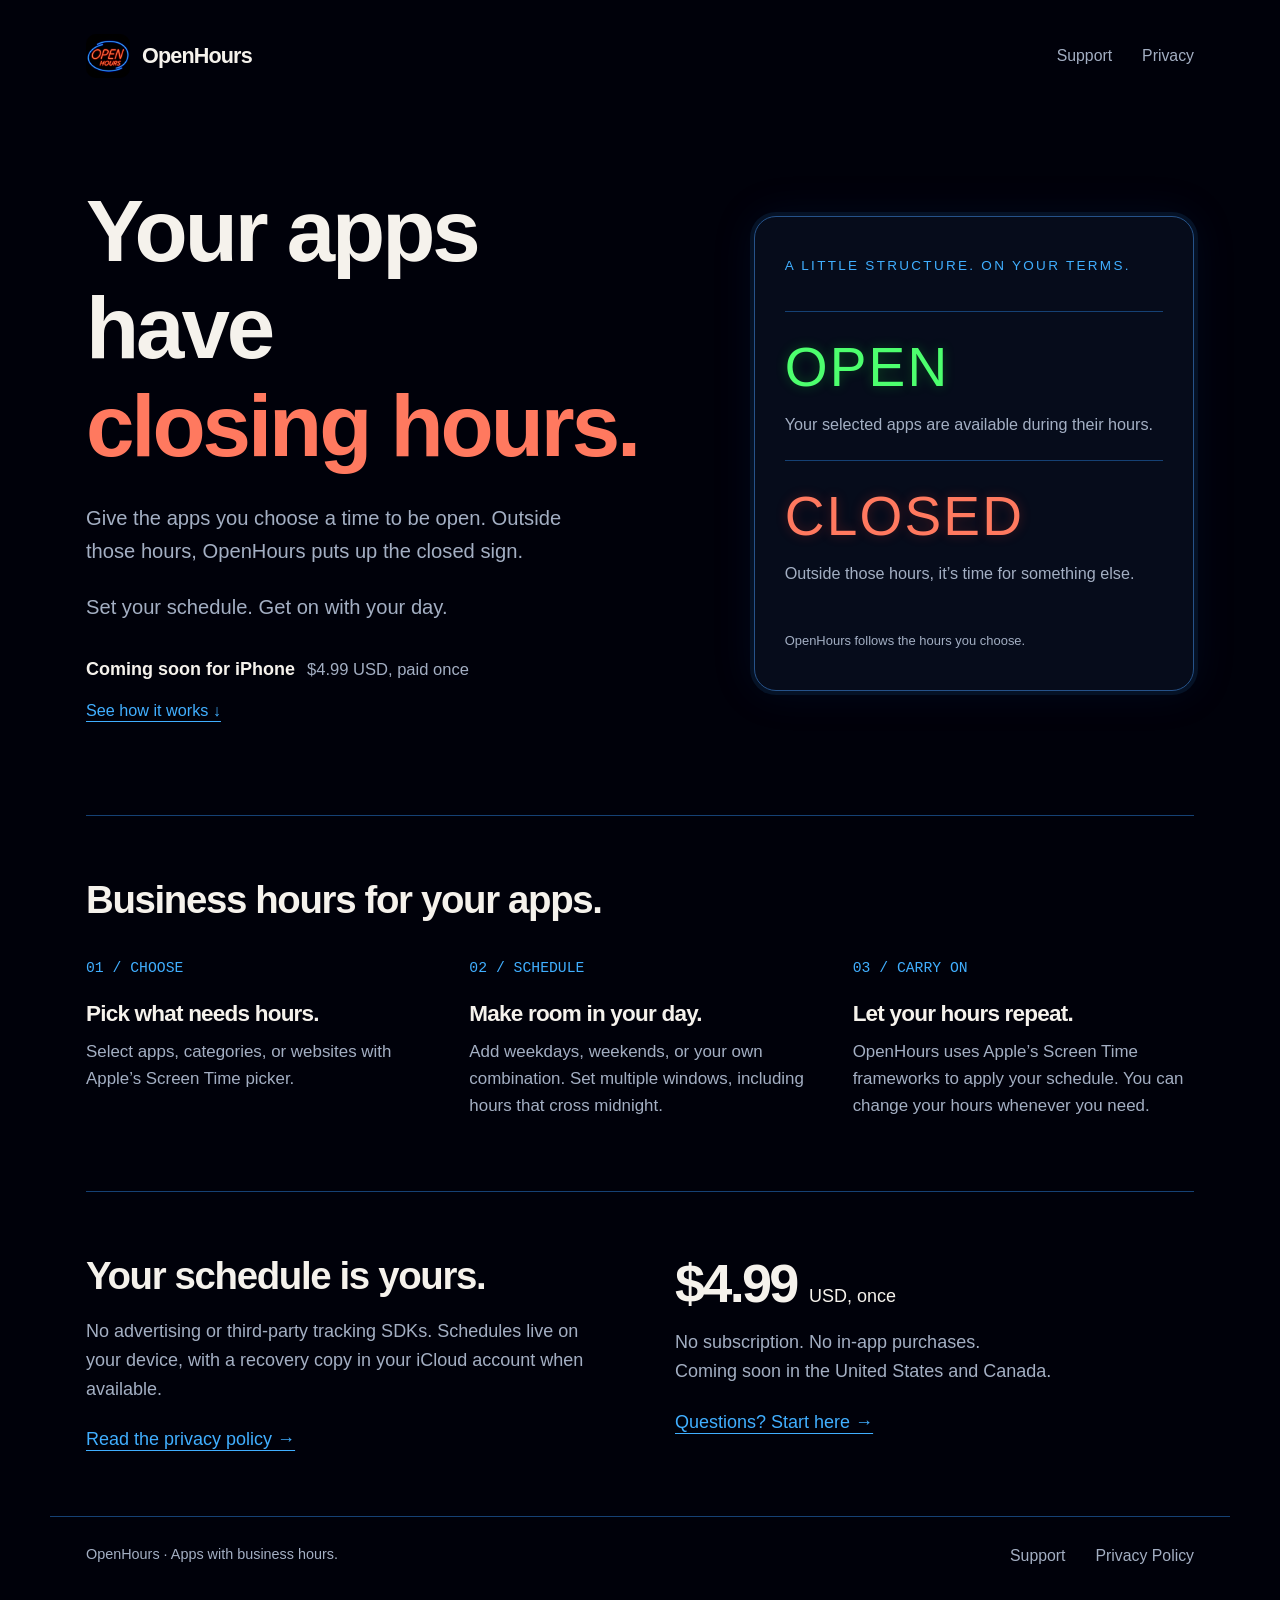
==== public/index.html @ d9038238 "Build OpenHours launch website and privacy support pages" ====
<!doctype html>
<html lang="en"><head><meta charset="utf-8"><meta name="viewport" content="width=device-width,initial-scale=1"><meta name="description" content="Give your apps business hours. OpenHours for iPhone makes your selected apps available on your schedule. Coming soon. $4.99 USD, paid once."><meta name="theme-color" content="#00010a"><title>OpenHours — Give your apps business hours</title><link rel="icon" href="assets/app-icon.png"><link rel="stylesheet" href="assets/site.css"></head>
<body><a class="skip" href="#main">Skip to content</a><header><a class="brand" href="./" aria-label="OpenHours home"><img src="assets/app-icon.png" alt="" width="44" height="44">OpenHours</a><nav aria-label="Main navigation"><a href="support/">Support</a><a href="privacy/">Privacy</a></nav></header>
<main id="main"><section class="hero" aria-labelledby="hero-title"><div><h1 id="hero-title">Your apps have<br><span>closing hours.</span></h1><p>Give the apps you choose a time to be open. Outside those hours, OpenHours puts up the closed sign.</p><p>Set your schedule. Get on with your day.</p><div class="availability"><strong>Coming soon for iPhone</strong><span>$4.99 USD, paid once</span></div><a class="text-link" href="#how-it-works">See how it works ↓</a></div><figure class="hours-sign"><p class="sign-title">A little structure. On your terms.</p><div class="sign-row"><strong class="open">OPEN</strong><p>Your selected apps are available during their hours.</p></div><div class="sign-row"><strong class="closed">CLOSED</strong><p>Outside those hours, it’s time for something else.</p></div><figcaption>OpenHours follows the hours you choose.</figcaption></figure></section>
<section class="how" id="how-it-works"><h2>Business hours for your apps.</h2><div class="steps"><article><span class="step-number">01 / CHOOSE</span><h3>Pick what needs hours.</h3><p>Select apps, categories, or websites with Apple’s Screen Time picker.</p></article><article><span class="step-number">02 / SCHEDULE</span><h3>Make room in your day.</h3><p>Add weekdays, weekends, or your own combination. Set multiple windows, including hours that cross midnight.</p></article><article><span class="step-number">03 / CARRY ON</span><h3>Let your hours repeat.</h3><p>OpenHours uses Apple’s Screen Time frameworks to apply your schedule. You can change your hours whenever you need.</p></article></div></section>
<section class="promise"><div><h2>Your schedule is yours.</h2><p>No advertising or third-party tracking SDKs. Schedules live on your device, with a recovery copy in your iCloud account when available.</p><a href="privacy/">Read the privacy policy →</a></div><div><strong class="price">$4.99 <small>USD, once</small></strong><p>No subscription. No in-app purchases.<br>Coming soon in the United States and Canada.</p><a href="support/">Questions? Start here →</a></div></section></main>
<footer><span>OpenHours · Apps with business hours.</span><nav aria-label="Footer navigation"><a href="support/">Support</a><a href="privacy/">Privacy Policy</a></nav></footer></body></html>
---- public/assets/site.css ----
:root{color-scheme:dark;--bg:#00010a;--surface:#060c1b;--text:#f5f2ec;--muted:#a3afc3;--blue:#40afff;--rule:#154174;--green:#4dff6e;--coral:#ff795f;font-family:-apple-system,BlinkMacSystemFont,"Segoe UI",sans-serif;font-size:18px;line-height:1.6;background:var(--bg);color:var(--text)}*{box-sizing:border-box}body{margin:0}a{color:var(--blue);text-underline-offset:5px}a:hover{color:var(--text)}a:focus-visible{outline:3px solid var(--blue);outline-offset:6px;border-radius:2px}p{margin:0 0 1.2em}h1,h2,h3{line-height:1.12;letter-spacing:-.035em}h1{font-size:clamp(2.7rem,6.8vw,5rem);margin:0 0 28px;font-weight:650}h2{font-size:clamp(1.7rem,3vw,2.4rem);margin:0 0 20px}h3{font-size:1.25rem;margin:0 0 12px}header,main,footer{max-width:1180px;margin:auto;padding-inline:36px}header{min-height:112px;display:flex;align-items:center;justify-content:space-between;gap:24px}.brand{display:inline-flex;align-items:center;gap:12px;color:var(--text);text-decoration:none;font-size:1.2rem;font-weight:600;letter-spacing:-.04em}.brand img{width:44px;height:44px;border-radius:10px}nav{display:flex;gap:30px;align-items:center;font-size:.88rem}nav a{color:var(--muted);text-decoration:none}nav a[aria-current=page]{color:var(--text)}.hero{display:grid;grid-template-columns:1.15fr .85fr;gap:72px;align-items:center;padding:70px 0 90px}.hero p{max-width:520px;font-size:1.12rem;color:var(--muted)}.hero h1 span{color:var(--coral)}.availability{display:flex;gap:12px;flex-wrap:wrap;align-items:center;margin-top:32px}.availability strong{color:var(--text);font-size:1rem}.availability span{color:var(--muted);font-size:.92rem}.text-link{display:inline-block;margin-top:14px;font-size:.9rem}.hours-sign{margin:0;padding:38px 30px;border:1px solid #265289;border-radius:22px;box-shadow:0 0 0 4px #051226,0 0 42px #06336f30;background:var(--surface)}.hero .sign-title{margin:0 0 34px;color:var(--blue);font-size:.75rem;letter-spacing:.17em;text-transform:uppercase}.sign-row{padding:22px 0;border-top:1px solid var(--rule)}.sign-row strong{display:block;font-size:clamp(2.6rem,4.3vw,3.5rem);font-weight:400;letter-spacing:.04em;line-height:1.2}.sign-row p{font-size:.9rem;margin:12px 0 0;color:var(--muted)}.open{color:var(--green);text-shadow:0 0 12px #16ff3340}.closed{color:var(--coral);text-shadow:0 0 12px #ff372640}figcaption{font-size:.72rem;color:var(--muted);padding-top:22px}.how{border-top:1px solid var(--rule);padding:62px 0 72px}.steps{display:grid;grid-template-columns:repeat(3,1fr);gap:42px;margin-top:36px}.step-number{font-family:ui-monospace,monospace;color:var(--blue);font-size:.82rem;display:block;margin-bottom:20px}.steps p{color:var(--muted);font-size:.94rem;margin:0}.promise{display:grid;grid-template-columns:1fr 1fr;gap:70px;border-top:1px solid var(--rule);padding:62px 0}.promise p{color:var(--muted)}.price{color:var(--text);font-size:3rem;letter-spacing:-.05em;line-height:1.1;display:block;margin-bottom:15px}.price small{font-size:1rem;letter-spacing:0;font-weight:400}.document{max-width:790px;padding-top:64px;padding-bottom:80px}.document h1{font-size:clamp(2.8rem,6vw,4.3rem)}.document .intro{font-size:1.15rem;color:var(--muted);margin-bottom:48px}.document section{margin-top:40px}.document h2{font-size:1.4rem}.document p,.document li{color:var(--muted)}.document ul{padding-left:24px}.updated{font-size:.8rem;color:var(--muted);margin-top:44px}details{border-top:1px solid var(--rule);padding:22px 0}details:last-of-type{border-bottom:1px solid var(--rule)}summary{cursor:pointer;font-weight:600;color:var(--text);padding-right:16px}details p{padding-top:18px;margin-bottom:0}footer{border-top:1px solid var(--rule);padding-block:26px 38px;display:flex;justify-content:space-between;gap:24px;font-size:.8rem;color:var(--muted)}footer a{color:var(--muted)}.skip{position:absolute;left:16px;top:-100px;background:var(--bg);padding:12px;z-index:10}.skip:focus{top:12px}@media(max-width:760px){header,main,footer{padding-inline:24px}header{min-height:92px}.brand{font-size:1.08rem}.brand img{width:36px;height:36px}nav{gap:18px;font-size:.82rem}.hero{grid-template-columns:1fr;padding:42px 0 60px;gap:42px}.hero h1{max-width:580px}.hero p{font-size:1.05rem}.hours-sign{max-width:480px;width:100%}.steps,.promise{grid-template-columns:1fr;gap:34px}.how,.promise{padding:44px 0}.steps{margin-top:28px}.step-number{margin-bottom:10px}.document{padding-top:40px;padding-bottom:56px}footer{flex-wrap:wrap}.document .intro{margin-bottom:34px}}@media(prefers-reduced-motion:no-preference){a{transition:color .15s ease}}
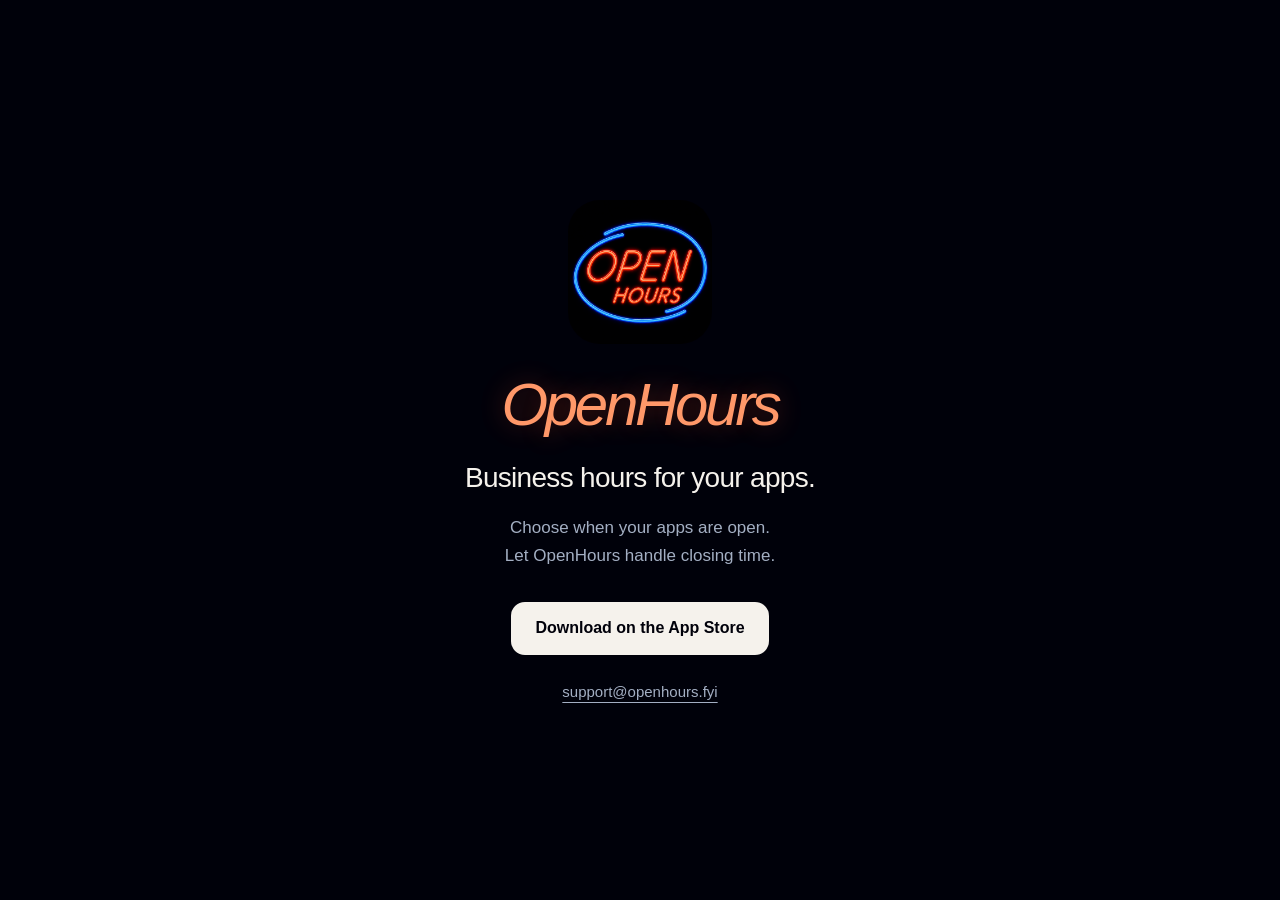
==== commit 8d546073: "Simplify website to one landing page and deploy with GitHub Pages" ====
--- a/public/index.html
+++ b/public/index.html
@@ -1,7 +1,23 @@
 <!doctype html>
-<html lang="en"><head><meta charset="utf-8"><meta name="viewport" content="width=device-width,initial-scale=1"><meta name="description" content="Give your apps business hours. OpenHours for iPhone makes your selected apps available on your schedule. Coming soon. $4.99 USD, paid once."><meta name="theme-color" content="#00010a"><title>OpenHours — Give your apps business hours</title><link rel="icon" href="assets/app-icon.png"><link rel="stylesheet" href="assets/site.css"></head>
-<body><a class="skip" href="#main">Skip to content</a><header><a class="brand" href="./" aria-label="OpenHours home"><img src="assets/app-icon.png" alt="" width="44" height="44">OpenHours</a><nav aria-label="Main navigation"><a href="support/">Support</a><a href="privacy/">Privacy</a></nav></header>
-<main id="main"><section class="hero" aria-labelledby="hero-title"><div><h1 id="hero-title">Your apps have<br><span>closing hours.</span></h1><p>Give the apps you choose a time to be open. Outside those hours, OpenHours puts up the closed sign.</p><p>Set your schedule. Get on with your day.</p><div class="availability"><strong>Coming soon for iPhone</strong><span>$4.99 USD, paid once</span></div><a class="text-link" href="#how-it-works">See how it works ↓</a></div><figure class="hours-sign"><p class="sign-title">A little structure. On your terms.</p><div class="sign-row"><strong class="open">OPEN</strong><p>Your selected apps are available during their hours.</p></div><div class="sign-row"><strong class="closed">CLOSED</strong><p>Outside those hours, it’s time for something else.</p></div><figcaption>OpenHours follows the hours you choose.</figcaption></figure></section>
-<section class="how" id="how-it-works"><h2>Business hours for your apps.</h2><div class="steps"><article><span class="step-number">01 / CHOOSE</span><h3>Pick what needs hours.</h3><p>Select apps, categories, or websites with Apple’s Screen Time picker.</p></article><article><span class="step-number">02 / SCHEDULE</span><h3>Make room in your day.</h3><p>Add weekdays, weekends, or your own combination. Set multiple windows, including hours that cross midnight.</p></article><article><span class="step-number">03 / CARRY ON</span><h3>Let your hours repeat.</h3><p>OpenHours uses Apple’s Screen Time frameworks to apply your schedule. You can change your hours whenever you need.</p></article></div></section>
-<section class="promise"><div><h2>Your schedule is yours.</h2><p>No advertising or third-party tracking SDKs. Schedules live on your device, with a recovery copy in your iCloud account when available.</p><a href="privacy/">Read the privacy policy →</a></div><div><strong class="price">$4.99 <small>USD, once</small></strong><p>No subscription. No in-app purchases.<br>Coming soon in the United States and Canada.</p><a href="support/">Questions? Start here →</a></div></section></main>
-<footer><span>OpenHours · Apps with business hours.</span><nav aria-label="Footer navigation"><a href="support/">Support</a><a href="privacy/">Privacy Policy</a></nav></footer></body></html>
+<html lang="en">
+<head>
+  <meta charset="utf-8">
+  <meta name="viewport" content="width=device-width, initial-scale=1">
+  <meta name="theme-color" content="#00010a">
+  <meta name="description" content="Business hours for your apps. Choose when your apps are open and let OpenHours handle closing time.">
+  <title>OpenHours — Business hours for your apps</title>
+  <link rel="icon" href="assets/app-icon.png">
+  <link rel="stylesheet" href="assets/site.css">
+</head>
+<body>
+  <main>
+    <img class="app-icon" src="assets/app-icon.png" alt="" width="144" height="144">
+    <h1>OpenHours</h1>
+    <h2>Business hours for your apps.</h2>
+    <p>Choose when your apps are open.<br>Let OpenHours handle closing time.</p>
+    <!-- Add the App Store URL as href and remove aria-disabled when ready. -->
+    <a class="app-store" role="link" aria-disabled="true">Download on the App Store</a>
+    <a class="support" href="mailto:support@openhours.fyi">support@openhours.fyi</a>
+  </main>
+</body>
+</html>
--- a/public/assets/site.css
+++ b/public/assets/site.css
@@ -1 +1,51 @@
-:root{color-scheme:dark;--bg:#00010a;--surface:#060c1b;--text:#f5f2ec;--muted:#a3afc3;--blue:#40afff;--rule:#154174;--green:#4dff6e;--coral:#ff795f;font-family:-apple-system,BlinkMacSystemFont,"Segoe UI",sans-serif;font-size:18px;line-height:1.6;background:var(--bg);color:var(--text)}*{box-sizing:border-box}body{margin:0}a{color:var(--blue);text-underline-offset:5px}a:hover{color:var(--text)}a:focus-visible{outline:3px solid var(--blue);outline-offset:6px;border-radius:2px}p{margin:0 0 1.2em}h1,h2,h3{line-height:1.12;letter-spacing:-.035em}h1{font-size:clamp(2.7rem,6.8vw,5rem);margin:0 0 28px;font-weight:650}h2{font-size:clamp(1.7rem,3vw,2.4rem);margin:0 0 20px}h3{font-size:1.25rem;margin:0 0 12px}header,main,footer{max-width:1180px;margin:auto;padding-inline:36px}header{min-height:112px;display:flex;align-items:center;justify-content:space-between;gap:24px}.brand{display:inline-flex;align-items:center;gap:12px;color:var(--text);text-decoration:none;font-size:1.2rem;font-weight:600;letter-spacing:-.04em}.brand img{width:44px;height:44px;border-radius:10px}nav{display:flex;gap:30px;align-items:center;font-size:.88rem}nav a{color:var(--muted);text-decoration:none}nav a[aria-current=page]{color:var(--text)}.hero{display:grid;grid-template-columns:1.15fr .85fr;gap:72px;align-items:center;padding:70px 0 90px}.hero p{max-width:520px;font-size:1.12rem;color:var(--muted)}.hero h1 span{color:var(--coral)}.availability{display:flex;gap:12px;flex-wrap:wrap;align-items:center;margin-top:32px}.availability strong{color:var(--text);font-size:1rem}.availability span{color:var(--muted);font-size:.92rem}.text-link{display:inline-block;margin-top:14px;font-size:.9rem}.hours-sign{margin:0;padding:38px 30px;border:1px solid #265289;border-radius:22px;box-shadow:0 0 0 4px #051226,0 0 42px #06336f30;background:var(--surface)}.hero .sign-title{margin:0 0 34px;color:var(--blue);font-size:.75rem;letter-spacing:.17em;text-transform:uppercase}.sign-row{padding:22px 0;border-top:1px solid var(--rule)}.sign-row strong{display:block;font-size:clamp(2.6rem,4.3vw,3.5rem);font-weight:400;letter-spacing:.04em;line-height:1.2}.sign-row p{font-size:.9rem;margin:12px 0 0;color:var(--muted)}.open{color:var(--green);text-shadow:0 0 12px #16ff3340}.closed{color:var(--coral);text-shadow:0 0 12px #ff372640}figcaption{font-size:.72rem;color:var(--muted);padding-top:22px}.how{border-top:1px solid var(--rule);padding:62px 0 72px}.steps{display:grid;grid-template-columns:repeat(3,1fr);gap:42px;margin-top:36px}.step-number{font-family:ui-monospace,monospace;color:var(--blue);font-size:.82rem;display:block;margin-bottom:20px}.steps p{color:var(--muted);font-size:.94rem;margin:0}.promise{display:grid;grid-template-columns:1fr 1fr;gap:70px;border-top:1px solid var(--rule);padding:62px 0}.promise p{color:var(--muted)}.price{color:var(--text);font-size:3rem;letter-spacing:-.05em;line-height:1.1;display:block;margin-bottom:15px}.price small{font-size:1rem;letter-spacing:0;font-weight:400}.document{max-width:790px;padding-top:64px;padding-bottom:80px}.document h1{font-size:clamp(2.8rem,6vw,4.3rem)}.document .intro{font-size:1.15rem;color:var(--muted);margin-bottom:48px}.document section{margin-top:40px}.document h2{font-size:1.4rem}.document p,.document li{color:var(--muted)}.document ul{padding-left:24px}.updated{font-size:.8rem;color:var(--muted);margin-top:44px}details{border-top:1px solid var(--rule);padding:22px 0}details:last-of-type{border-bottom:1px solid var(--rule)}summary{cursor:pointer;font-weight:600;color:var(--text);padding-right:16px}details p{padding-top:18px;margin-bottom:0}footer{border-top:1px solid var(--rule);padding-block:26px 38px;display:flex;justify-content:space-between;gap:24px;font-size:.8rem;color:var(--muted)}footer a{color:var(--muted)}.skip{position:absolute;left:16px;top:-100px;background:var(--bg);padding:12px;z-index:10}.skip:focus{top:12px}@media(max-width:760px){header,main,footer{padding-inline:24px}header{min-height:92px}.brand{font-size:1.08rem}.brand img{width:36px;height:36px}nav{gap:18px;font-size:.82rem}.hero{grid-template-columns:1fr;padding:42px 0 60px;gap:42px}.hero h1{max-width:580px}.hero p{font-size:1.05rem}.hours-sign{max-width:480px;width:100%}.steps,.promise{grid-template-columns:1fr;gap:34px}.how,.promise{padding:44px 0}.steps{margin-top:28px}.step-number{margin-bottom:10px}.document{padding-top:40px;padding-bottom:56px}footer{flex-wrap:wrap}.document .intro{margin-bottom:34px}}@media(prefers-reduced-motion:no-preference){a{transition:color .15s ease}}
+:root {
+  color-scheme: dark;
+  font-family: -apple-system, BlinkMacSystemFont, "Segoe UI", sans-serif;
+  background: #00010a;
+  color: #f5f2ec;
+  font-synthesis: none;
+  -webkit-font-smoothing: antialiased;
+}
+* { box-sizing: border-box; }
+body { margin: 0; }
+main {
+  min-height: 100svh;
+  max-width: 640px;
+  margin: 0 auto;
+  padding: 64px 24px;
+  display: flex;
+  flex-direction: column;
+  align-items: center;
+  justify-content: center;
+  text-align: center;
+}
+.app-icon { width: 144px; height: 144px; border-radius: 32px; }
+h1 {
+  margin: 28px 0 22px;
+  color: #ff9869;
+  font-size: clamp(2.75rem, 8vw, 3.75rem);
+  font-style: italic;
+  font-weight: 300;
+  line-height: 1.1;
+  letter-spacing: -.055em;
+  text-shadow: 0 0 24px #ff592b55;
+}
+h2 { margin: 0; font-size: clamp(1.35rem, 5vw, 1.75rem); font-weight: 500; line-height: 1.3; letter-spacing: -.025em; }
+p { margin: 18px 0 32px; color: #a3afc3; font-size: 1.0625rem; line-height: 1.65; }
+.app-store {
+  display: inline-block;
+  padding: 16px 24px;
+  border-radius: 14px;
+  background: #f5f2ec;
+  color: #00010a;
+  font-size: 1rem;
+  font-weight: 600;
+  text-decoration: none;
+  line-height: 1.3;
+}
+.app-store[aria-disabled="true"] { cursor: default; }
+.app-store[href]:hover { background: #fff; }
+.support { margin-top: 28px; color: #a3afc3; font-size: .9375rem; text-underline-offset: 5px; }
+.support:hover { color: #f5f2ec; }
+a:focus-visible { outline: 3px solid #40afff; outline-offset: 6px; }
+@media (max-width: 380px) { main { padding-inline: 20px; } .app-icon { width: 120px; height: 120px; border-radius: 26px; } }
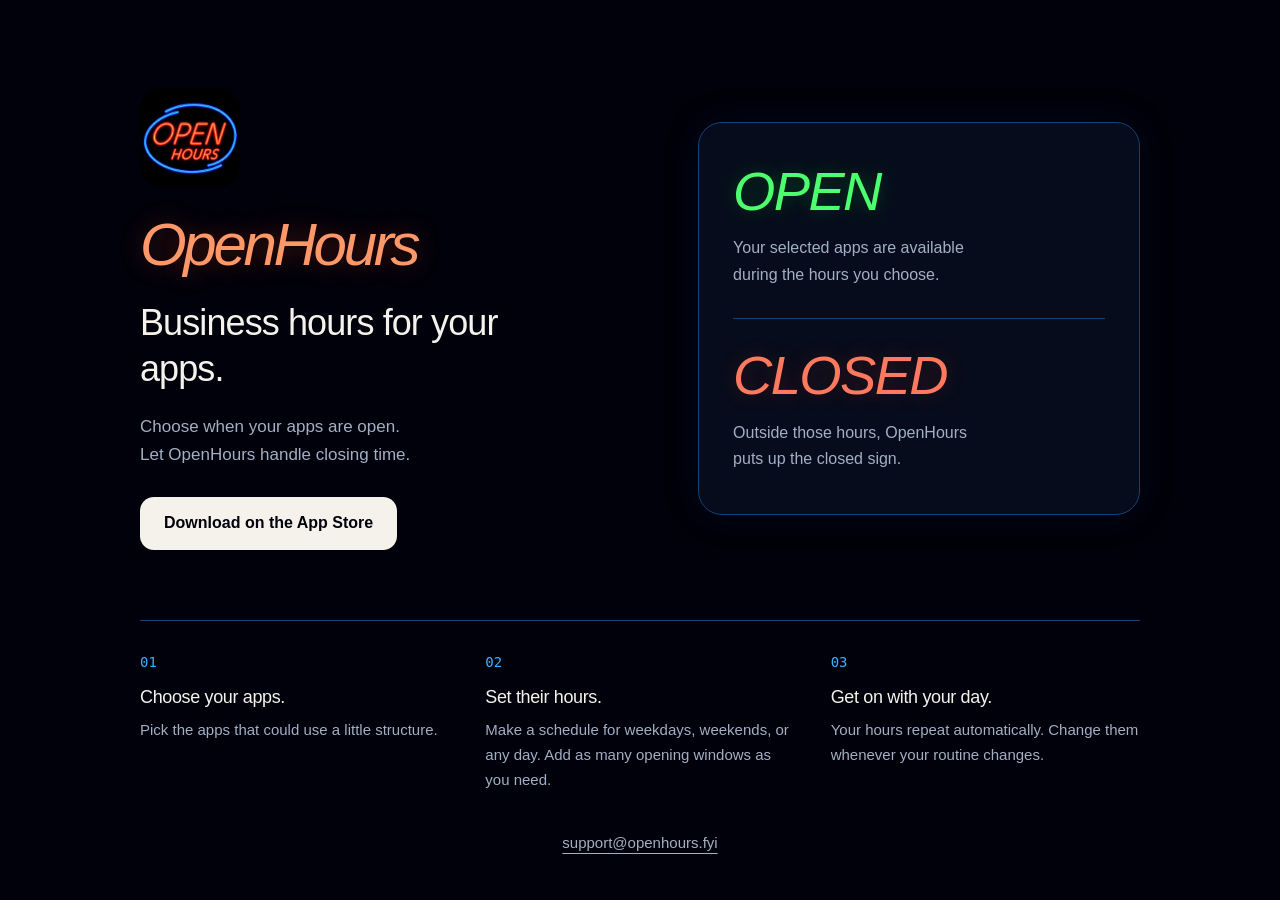
==== commit 9800c0bf: "Explain app scheduling with OPEN and CLOSED states" ====
--- a/public/index.html
+++ b/public/index.html
@@ -11,13 +11,32 @@
 </head>
 <body>
   <main>
+    <section class="hero">
+    <div class="intro">
     <img class="app-icon" src="assets/app-icon.png" alt="" width="144" height="144">
     <h1>OpenHours</h1>
     <h2>Business hours for your apps.</h2>
     <p>Choose when your apps are open.<br>Let OpenHours handle closing time.</p>
     <!-- Add the App Store URL as href and remove aria-disabled when ready. -->
     <a class="app-store" role="link" aria-disabled="true">Download on the App Store</a>
-    <a class="support" href="mailto:support@openhours.fyi">support@openhours.fyi</a>
+    </div>
+    <div class="hours-sign" aria-label="How OpenHours works">
+      <div class="sign-state">
+        <strong class="open">OPEN</strong>
+        <p>Your selected apps are available<br>during the hours you choose.</p>
+      </div>
+      <div class="sign-state">
+        <strong class="closed">CLOSED</strong>
+        <p>Outside those hours, OpenHours<br>puts up the closed sign.</p>
+      </div>
+    </div>
+    </section>
+    <section class="how" aria-label="Set up your app hours">
+      <article><span class="step">01</span><h3>Choose your apps.</h3><p>Pick the apps that could use a little structure.</p></article>
+      <article><span class="step">02</span><h3>Set their hours.</h3><p>Make a schedule for weekdays, weekends, or any day. Add as many opening windows as you need.</p></article>
+      <article><span class="step">03</span><h3>Get on with your day.</h3><p>Your hours repeat automatically. Change them whenever your routine changes.</p></article>
+    </section>
+    <footer><a class="support" href="mailto:support@openhours.fyi">support@openhours.fyi</a></footer>
   </main>
 </body>
 </html>
--- a/public/assets/site.css
+++ b/public/assets/site.css
@@ -49,3 +49,34 @@
 .support:hover { color: #f5f2ec; }
 a:focus-visible { outline: 3px solid #40afff; outline-offset: 6px; }
 @media (max-width: 380px) { main { padding-inline: 20px; } .app-icon { width: 120px; height: 120px; border-radius: 26px; } }
+/* Keep the landing page compact while making the schedule behavior visible. */
+main { max-width: 1080px; padding: 72px 40px 32px; text-align: left; align-items: stretch; }
+.hero { display: grid; grid-template-columns: 1.1fr 1fr; gap: 72px; align-items: center; }
+.intro { display: flex; flex-direction: column; align-items: flex-start; }
+.app-icon { width: 100px; height: 100px; border-radius: 23px; }
+h1 { margin: 24px 0 22px; }
+h2 { max-width: 400px; font-size: clamp(1.6rem, 3.4vw, 2.25rem); }
+.intro p { margin: 20px 0 28px; }
+.hours-sign { border: 1px solid #154174; border-radius: 24px; padding: 12px 34px; background: #060c1b; box-shadow: 0 0 36px #06336f26; }
+.sign-state { padding: 30px 0; }
+.sign-state + .sign-state { border-top: 1px solid #154174; }
+.sign-state strong { font-size: clamp(2.5rem, 5vw, 3.4rem); line-height: 1; font-weight: 300; font-style: italic; letter-spacing: -.03em; }
+.open { color: #4dff6e; text-shadow: 0 0 18px #16ff3340; }
+.closed { color: #ff795f; text-shadow: 0 0 18px #ff372640; }
+.sign-state p { margin: 16px 0 0; font-size: 1rem; }
+.how { display: grid; grid-template-columns: repeat(3, 1fr); gap: 36px; margin-top: 70px; padding-top: 32px; border-top: 1px solid #154174; }
+.step { color: #40afff; font: .875rem ui-monospace, monospace; }
+h3 { font-size: 1.125rem; font-weight: 500; line-height: 1.4; margin: 14px 0 8px; letter-spacing: -.02em; }
+.how p { font-size: .9375rem; margin: 0; }
+footer { padding-top: 42px; text-align: center; }
+.support { display: inline-block; margin: 0; }
+@media (max-width: 700px) {
+  main { padding: 40px 24px 28px; }
+  .hero { grid-template-columns: 1fr; gap: 36px; }
+  .intro { align-items: center; text-align: center; }
+  .hours-sign { max-width: 440px; width: 100%; margin: auto; padding: 0 28px; }
+  .sign-state { padding: 26px 0; }
+  .sign-state p br { display: none; }
+  .how { grid-template-columns: 1fr; gap: 28px; margin-top: 40px; }
+  h3 { margin-top: 8px; }
+}
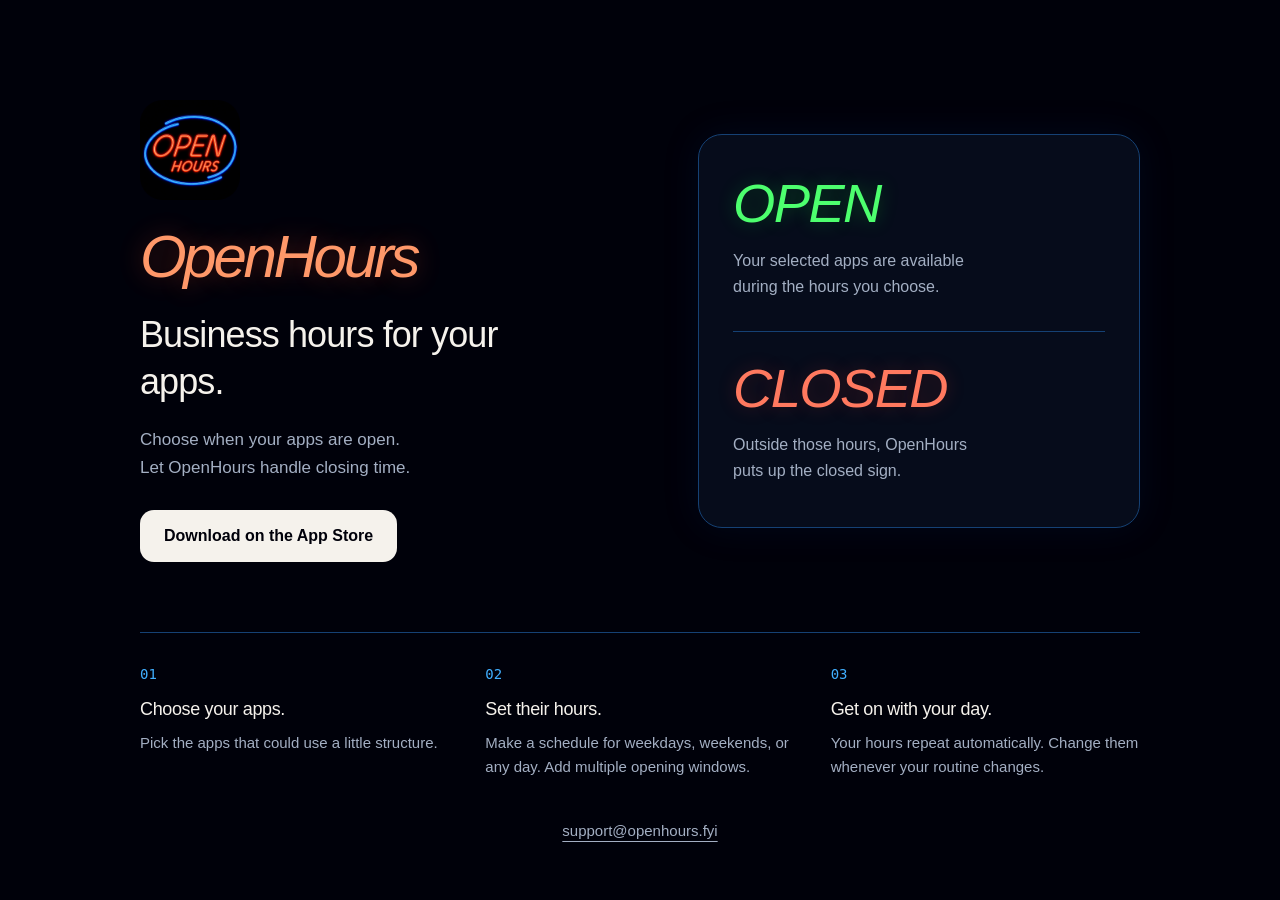
==== commit 332f7c93: "Polish responsive copy spacing" ====
--- a/public/index.html
+++ b/public/index.html
@@ -23,17 +23,17 @@
     <div class="hours-sign" aria-label="How OpenHours works">
       <div class="sign-state">
         <strong class="open">OPEN</strong>
-        <p>Your selected apps are available<br>during the hours you choose.</p>
+        <p>Your selected apps are available <br>during the hours you choose.</p>
       </div>
       <div class="sign-state">
         <strong class="closed">CLOSED</strong>
-        <p>Outside those hours, OpenHours<br>puts up the closed sign.</p>
+        <p>Outside those hours, OpenHours <br>puts up the closed sign.</p>
       </div>
     </div>
     </section>
     <section class="how" aria-label="Set up your app hours">
       <article><span class="step">01</span><h3>Choose your apps.</h3><p>Pick the apps that could use a little structure.</p></article>
-      <article><span class="step">02</span><h3>Set their hours.</h3><p>Make a schedule for weekdays, weekends, or any day. Add as many opening windows as you need.</p></article>
+      <article><span class="step">02</span><h3>Set their hours.</h3><p>Make a schedule for weekdays, weekends, or any day. Add multiple opening windows.</p></article>
       <article><span class="step">03</span><h3>Get on with your day.</h3><p>Your hours repeat automatically. Change them whenever your routine changes.</p></article>
     </section>
     <footer><a class="support" href="mailto:support@openhours.fyi">support@openhours.fyi</a></footer>
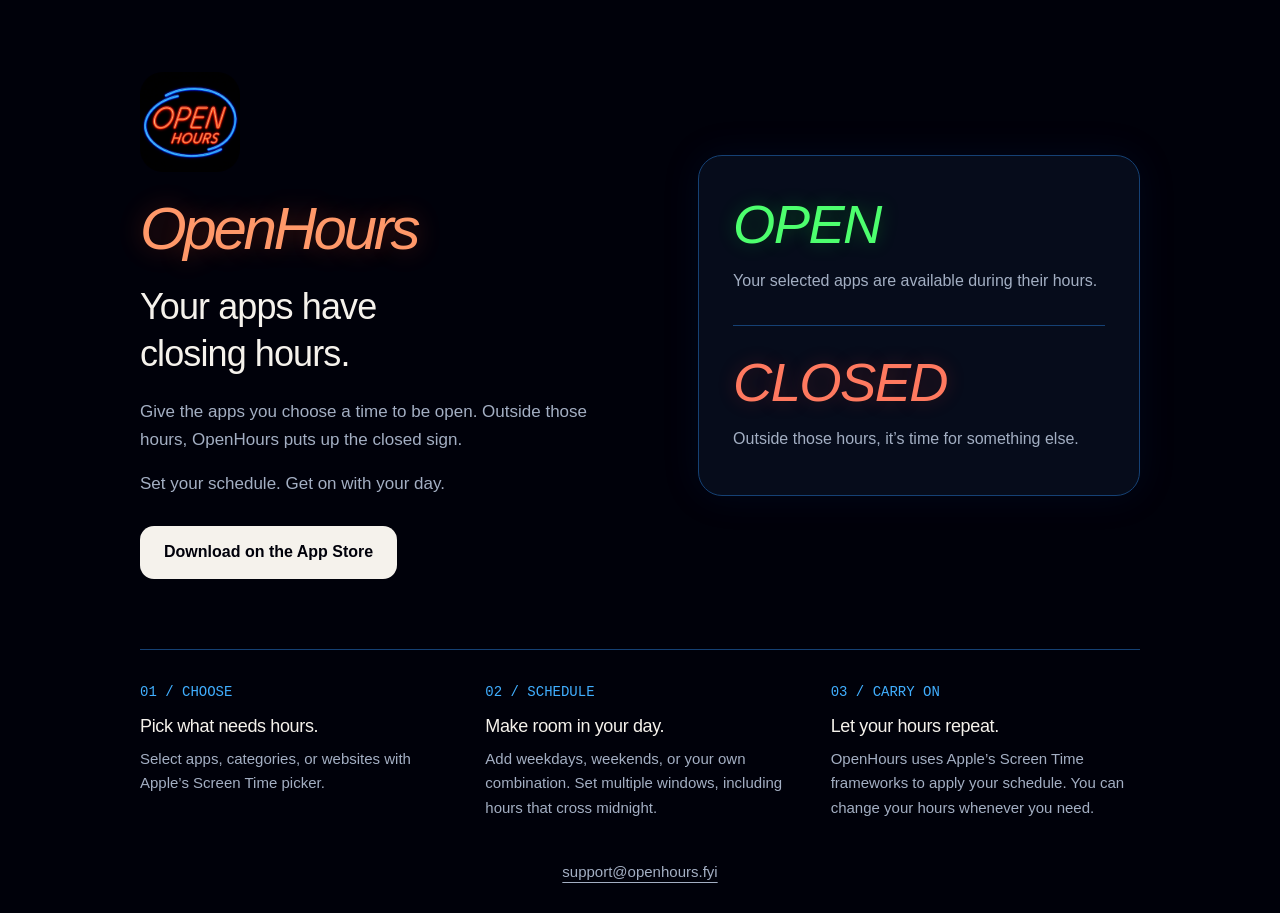
==== commit c68740c4: "Restore original landing page copy" ====
--- a/public/index.html
+++ b/public/index.html
@@ -4,8 +4,8 @@
   <meta charset="utf-8">
   <meta name="viewport" content="width=device-width, initial-scale=1">
   <meta name="theme-color" content="#00010a">
-  <meta name="description" content="Business hours for your apps. Choose when your apps are open and let OpenHours handle closing time.">
-  <title>OpenHours — Business hours for your apps</title>
+  <meta name="description" content="Give your apps business hours. Give the apps you choose a time to be open. Outside those hours, OpenHours puts up the closed sign.">
+  <title>OpenHours — Give your apps business hours</title>
   <link rel="icon" href="assets/app-icon.png">
   <link rel="stylesheet" href="assets/site.css">
 </head>
@@ -15,26 +15,27 @@
     <div class="intro">
     <img class="app-icon" src="assets/app-icon.png" alt="" width="144" height="144">
     <h1>OpenHours</h1>
-    <h2>Business hours for your apps.</h2>
-    <p>Choose when your apps are open.<br>Let OpenHours handle closing time.</p>
+    <h2>Your apps have<br>closing hours.</h2>
+    <p>Give the apps you choose a time to be open. Outside those hours, OpenHours puts up the closed sign.</p>
+    <p class="tagline">Set your schedule. Get on with your day.</p>
     <!-- Add the App Store URL as href and remove aria-disabled when ready. -->
     <a class="app-store" role="link" aria-disabled="true">Download on the App Store</a>
     </div>
     <div class="hours-sign" aria-label="How OpenHours works">
       <div class="sign-state">
         <strong class="open">OPEN</strong>
-        <p>Your selected apps are available <br>during the hours you choose.</p>
+        <p>Your selected apps are available during their hours.</p>
       </div>
       <div class="sign-state">
         <strong class="closed">CLOSED</strong>
-        <p>Outside those hours, OpenHours <br>puts up the closed sign.</p>
+        <p>Outside those hours, it’s time for something else.</p>
       </div>
     </div>
     </section>
     <section class="how" aria-label="Set up your app hours">
-      <article><span class="step">01</span><h3>Choose your apps.</h3><p>Pick the apps that could use a little structure.</p></article>
-      <article><span class="step">02</span><h3>Set their hours.</h3><p>Make a schedule for weekdays, weekends, or any day. Add multiple opening windows.</p></article>
-      <article><span class="step">03</span><h3>Get on with your day.</h3><p>Your hours repeat automatically. Change them whenever your routine changes.</p></article>
+      <article><span class="step">01 / CHOOSE</span><h3>Pick what needs hours.</h3><p>Select apps, categories, or websites with Apple’s Screen Time picker.</p></article>
+      <article><span class="step">02 / SCHEDULE</span><h3>Make room in your day.</h3><p>Add weekdays, weekends, or your own combination. Set multiple windows, including hours that cross midnight.</p></article>
+      <article><span class="step">03 / CARRY ON</span><h3>Let your hours repeat.</h3><p>OpenHours uses Apple’s Screen Time frameworks to apply your schedule. You can change your hours whenever you need.</p></article>
     </section>
     <footer><a class="support" href="mailto:support@openhours.fyi">support@openhours.fyi</a></footer>
   </main>
--- a/public/assets/site.css
+++ b/public/assets/site.css
@@ -57,6 +57,7 @@
 h1 { margin: 24px 0 22px; }
 h2 { max-width: 400px; font-size: clamp(1.6rem, 3.4vw, 2.25rem); }
 .intro p { margin: 20px 0 28px; }
+.intro .tagline { margin-top: -12px; }
 .hours-sign { border: 1px solid #154174; border-radius: 24px; padding: 12px 34px; background: #060c1b; box-shadow: 0 0 36px #06336f26; }
 .sign-state { padding: 30px 0; }
 .sign-state + .sign-state { border-top: 1px solid #154174; }
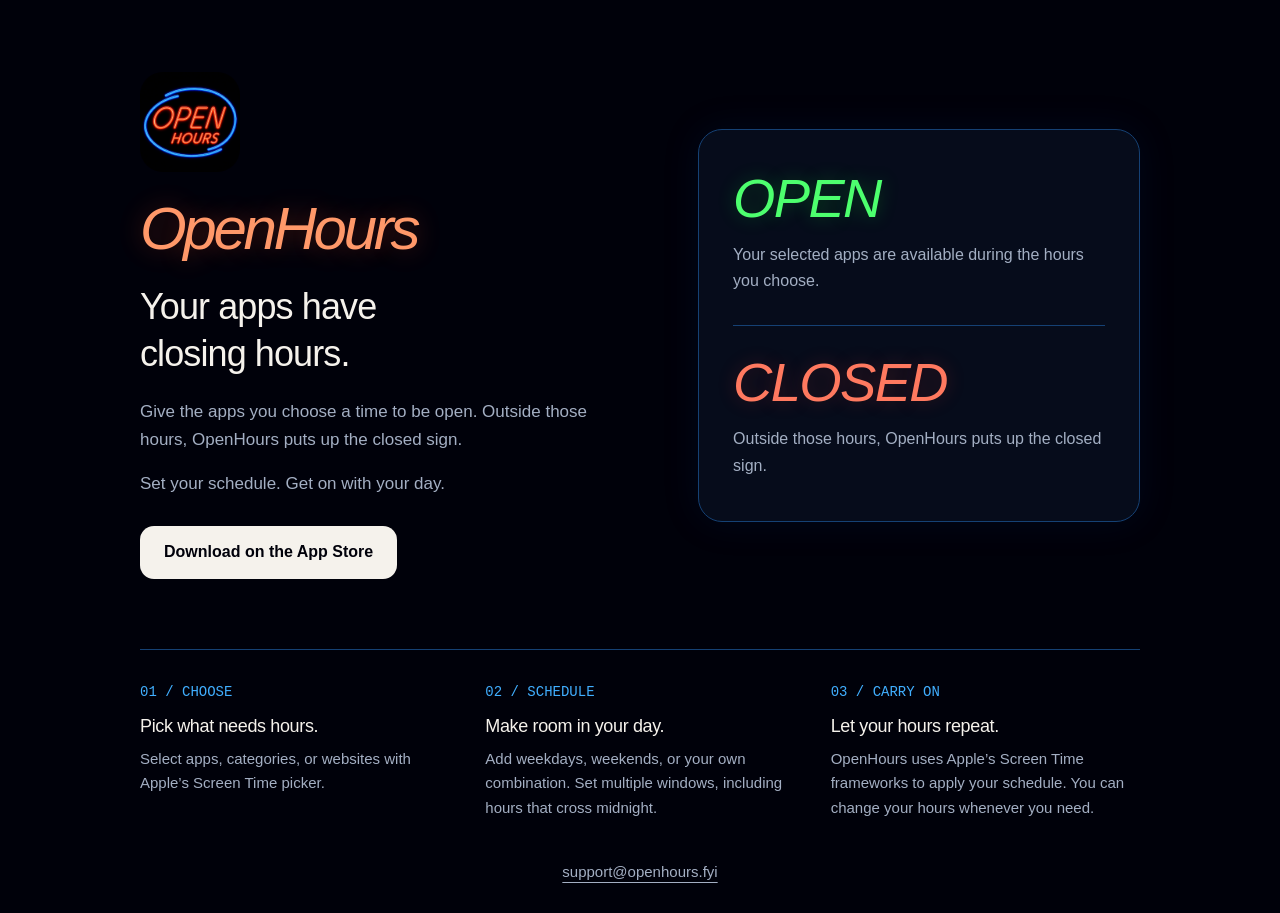
==== commit 8cbc4f08: "Round favicon corners and restore sign descriptions" ====
--- a/public/index.html
+++ b/public/index.html
@@ -6,7 +6,7 @@
   <meta name="theme-color" content="#00010a">
   <meta name="description" content="Give your apps business hours. Give the apps you choose a time to be open. Outside those hours, OpenHours puts up the closed sign.">
   <title>OpenHours — Give your apps business hours</title>
-  <link rel="icon" href="assets/app-icon.png">
+  <link rel="icon" type="image/svg+xml" href="assets/favicon.svg">
   <link rel="stylesheet" href="assets/site.css">
 </head>
 <body>
@@ -24,11 +24,11 @@
     <div class="hours-sign" aria-label="How OpenHours works">
       <div class="sign-state">
         <strong class="open">OPEN</strong>
-        <p>Your selected apps are available during their hours.</p>
+        <p>Your selected apps are available during the hours you choose.</p>
       </div>
       <div class="sign-state">
         <strong class="closed">CLOSED</strong>
-        <p>Outside those hours, it’s time for something else.</p>
+        <p>Outside those hours, OpenHours puts up the closed sign.</p>
       </div>
     </div>
     </section>
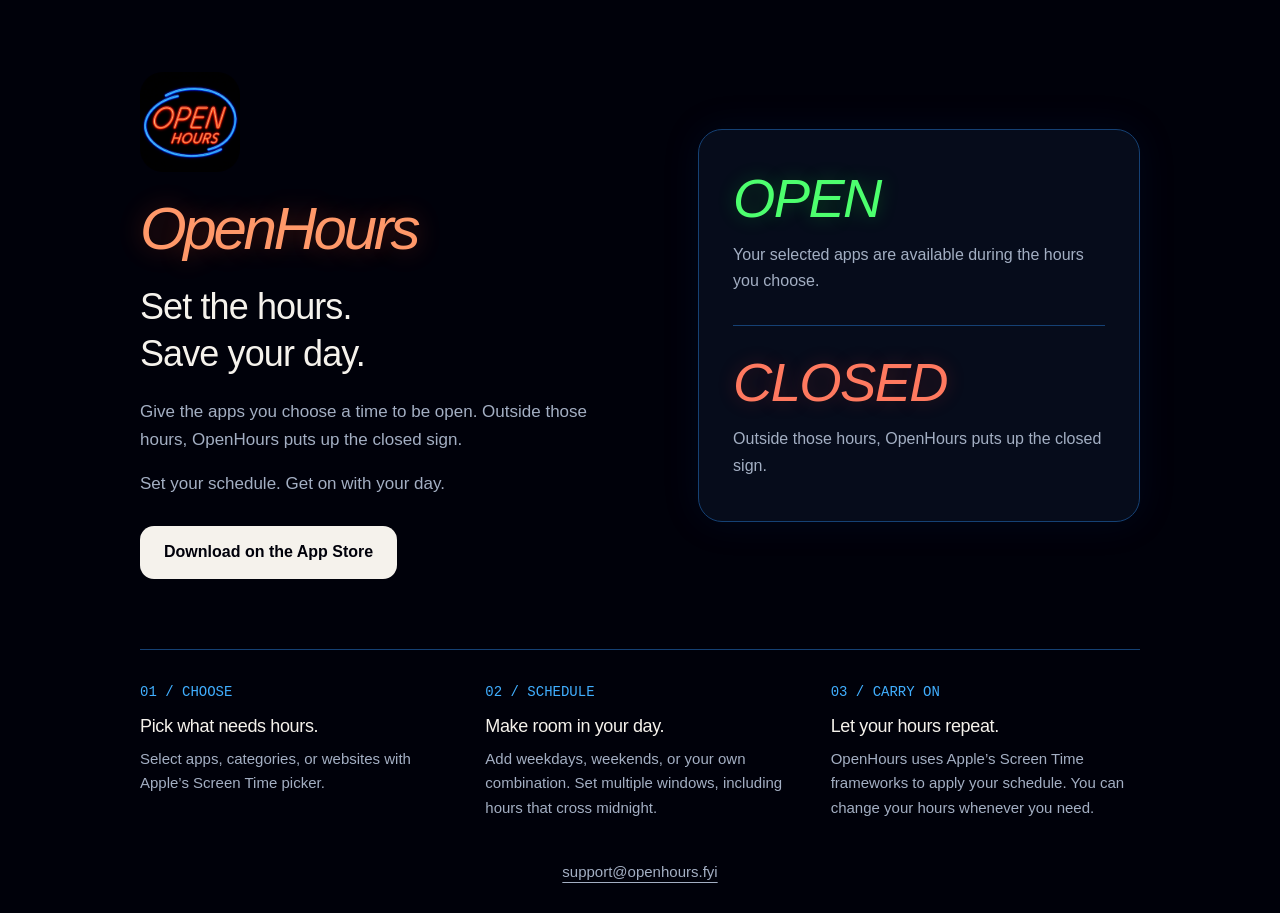
==== commit fa002873: "Update headline to Set the hours. Save your day." ====
--- a/public/index.html
+++ b/public/index.html
@@ -15,7 +15,7 @@
     <div class="intro">
     <img class="app-icon" src="assets/app-icon.png" alt="" width="144" height="144">
     <h1>OpenHours</h1>
-    <h2>Your apps have<br>closing hours.</h2>
+    <h2>Set the hours.<br>Save your day.</h2>
     <p>Give the apps you choose a time to be open. Outside those hours, OpenHours puts up the closed sign.</p>
     <p class="tagline">Set your schedule. Get on with your day.</p>
     <!-- Add the App Store URL as href and remove aria-disabled when ready. -->
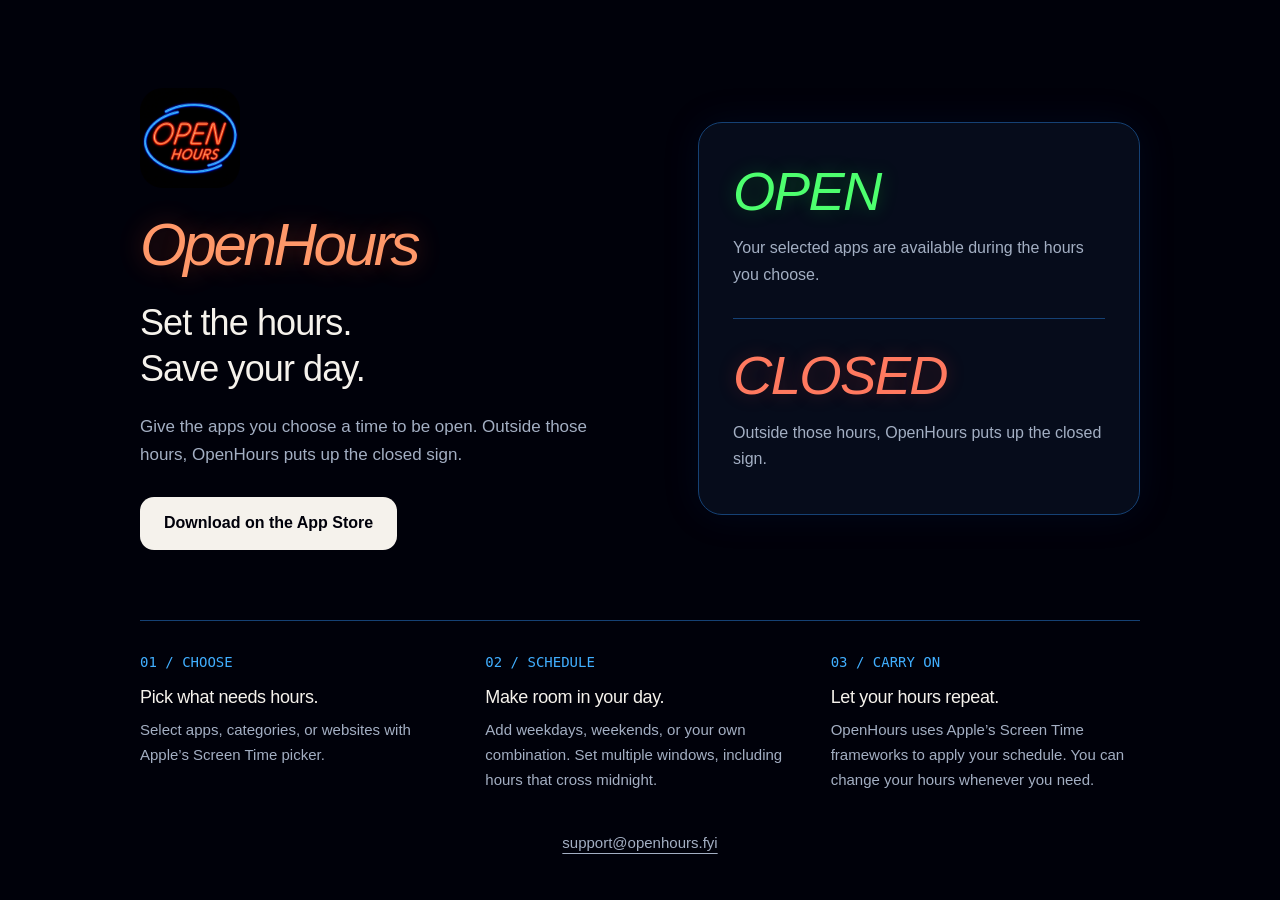
==== commit 0e6c6022: "Remove redundant landing page tagline" ====
--- a/public/index.html
+++ b/public/index.html
@@ -17,7 +17,6 @@
     <h1>OpenHours</h1>
     <h2>Set the hours.<br>Save your day.</h2>
     <p>Give the apps you choose a time to be open. Outside those hours, OpenHours puts up the closed sign.</p>
-    <p class="tagline">Set your schedule. Get on with your day.</p>
     <!-- Add the App Store URL as href and remove aria-disabled when ready. -->
     <a class="app-store" role="link" aria-disabled="true">Download on the App Store</a>
     </div>
--- a/public/assets/site.css
+++ b/public/assets/site.css
@@ -57,7 +57,6 @@
 h1 { margin: 24px 0 22px; }
 h2 { max-width: 400px; font-size: clamp(1.6rem, 3.4vw, 2.25rem); }
 .intro p { margin: 20px 0 28px; }
-.intro .tagline { margin-top: -12px; }
 .hours-sign { border: 1px solid #154174; border-radius: 24px; padding: 12px 34px; background: #060c1b; box-shadow: 0 0 36px #06336f26; }
 .sign-state { padding: 30px 0; }
 .sign-state + .sign-state { border-top: 1px solid #154174; }
